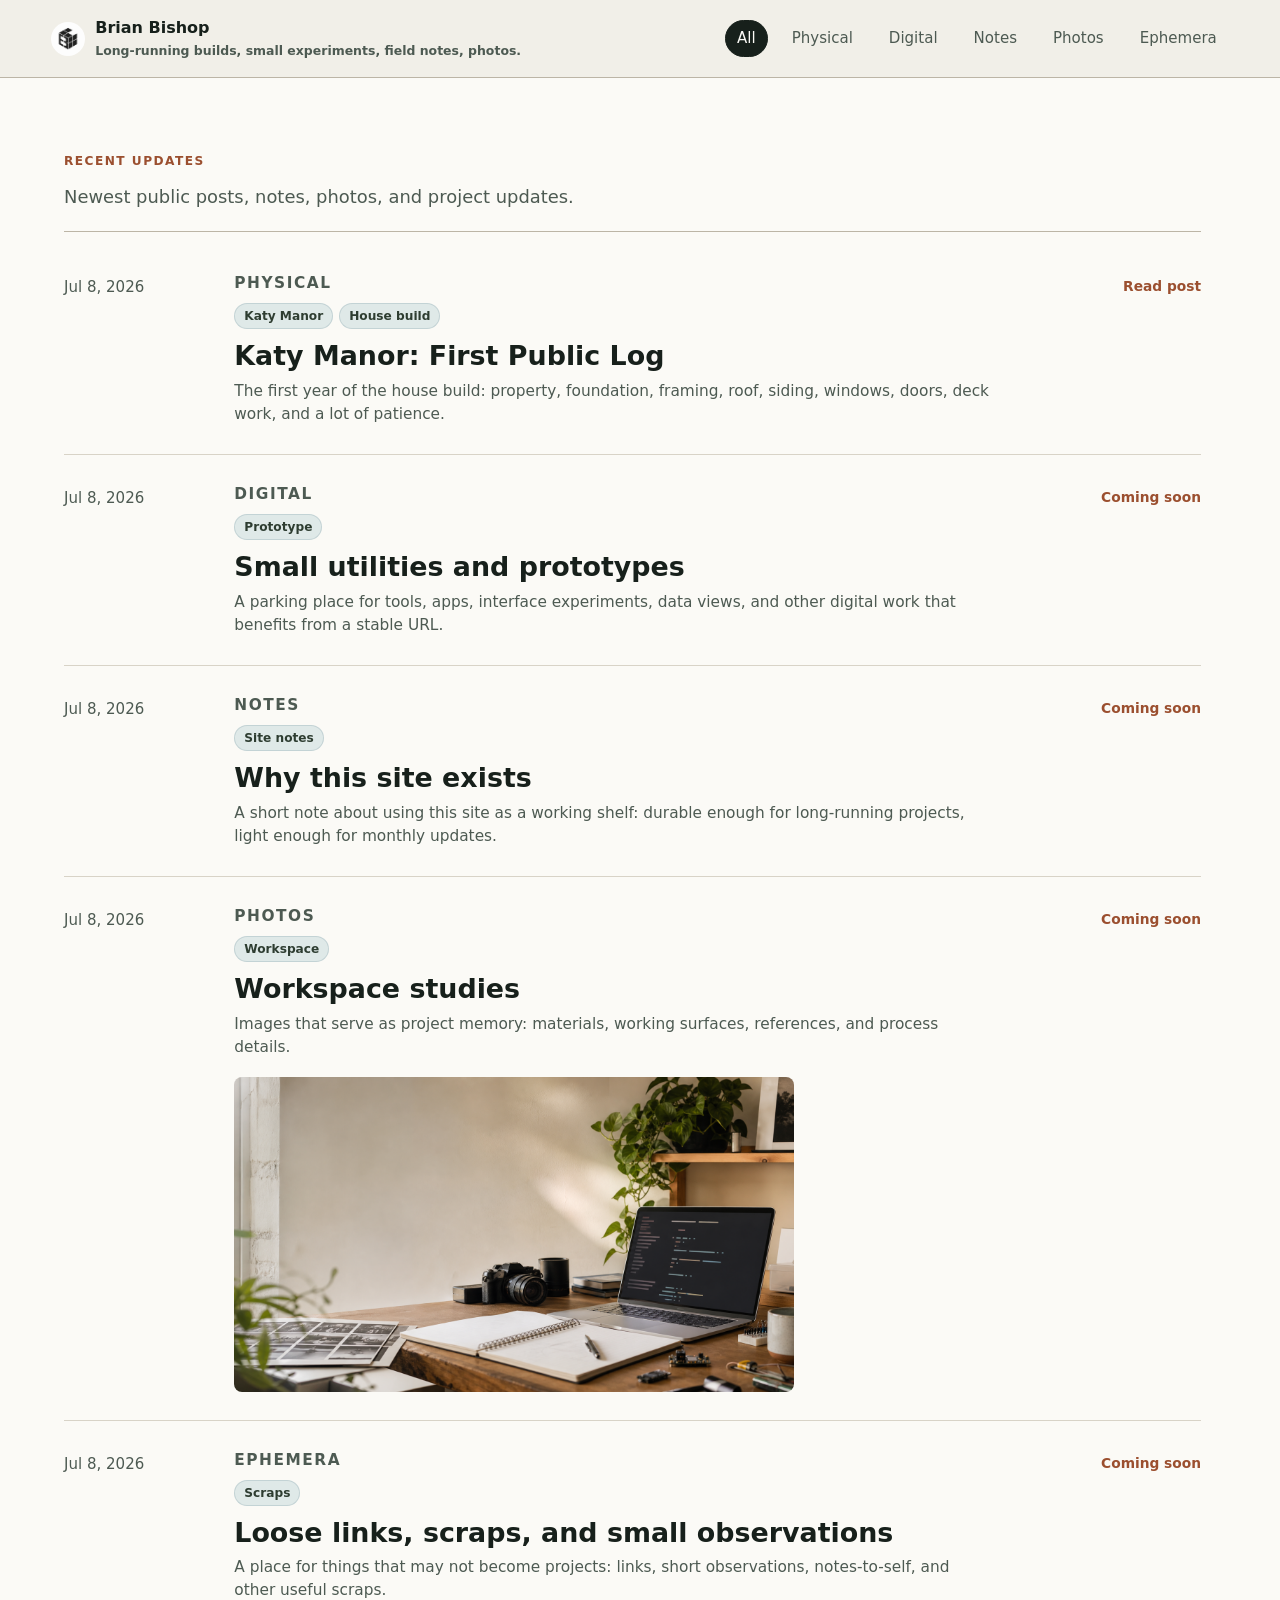
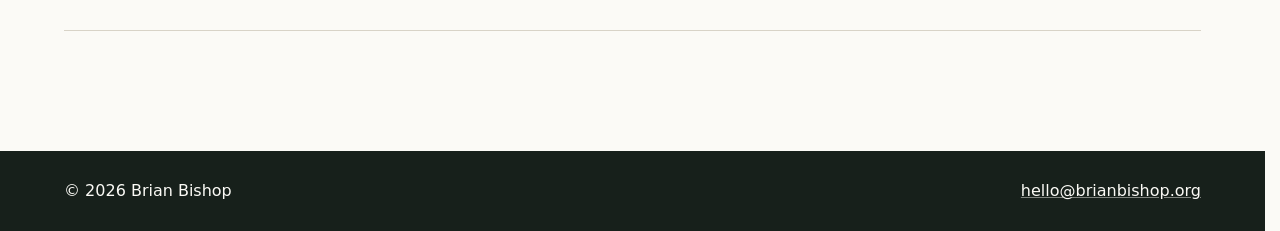
==== index.html @ 44f303e0 "Publish first Katy Manor post" ====
<!doctype html>
<html lang="en">
  <head>
    <meta charset="utf-8">
    <meta name="viewport" content="width=device-width, initial-scale=1">
    <title>Brian Bishop</title>
    <meta
      name="description"
      content="Brian Bishop's project lab and portfolio for long-running builds, experiments, notes, photos, and public work."
    >
    <meta property="og:title" content="Brian Bishop">
    <meta
      property="og:description"
      content="A project lab and portfolio for long-running builds, experiments, notes, photos, and public work."
    >
    <meta property="og:type" content="website">
    <meta property="og:image" content="assets/home-hero.png">
    <link rel="icon" href="assets/favicon.svg" type="image/svg+xml">
    <link rel="stylesheet" href="styles.css">
  </head>
  <body>
    <header class="site-header" data-site-header>
      <a class="brand" href="#top" aria-label="Brian Bishop home">
        <img class="brand-mark" src="assets/website_logo_placeholder.png" alt="" aria-hidden="true">
        <span class="brand-text">
          <span>Brian Bishop</span>
          <span class="brand-subtitle">Long-running builds, small experiments, field notes, photos.</span>
        </span>
      </a>
      <nav class="nav" aria-label="Post filters">
        <button class="nav-filter active" type="button" data-filter="all">All</button>
        <button class="nav-filter" type="button" data-filter="physical">Physical</button>
        <button class="nav-filter" type="button" data-filter="digital">Digital</button>
        <button class="nav-filter" type="button" data-filter="note">Notes</button>
        <button class="nav-filter" type="button" data-filter="photo">Photos</button>
        <button class="nav-filter" type="button" data-filter="ephemera">Ephemera</button>
      </nav>
    </header>

    <main id="top">
      <section class="index-section" aria-labelledby="index-title">
        <div class="index-inner">
          <div class="index-heading">
            <div>
              <p class="eyebrow">Recent updates</p>
              <p class="index-note" id="index-title">Newest public posts, notes, photos, and project updates.</p>
            </div>
          </div>

          <div class="post-list" data-post-list>
            <article class="post-row" data-category="physical" id="physical">
              <div class="post-date">
                <time datetime="2026-07-08">Jul 8, 2026</time>
              </div>
              <div class="post-main">
                <p class="post-type">Physical</p>
                <div class="post-tags" aria-label="Labels">
                  <span>Katy Manor</span>
                  <span>House build</span>
                </div>
                <h2>Katy Manor: First Public Log</h2>
                <p>
                  The first year of the house build: property, foundation, framing, roof, siding,
                  windows, doors, deck work, and a lot of patience.
                </p>
              </div>
              <a class="post-link" href="posts/2026-07-09-katy-manor-first-public-log/" aria-label="Open Katy Manor: First Public Log">Read post</a>
            </article>

            <article class="post-row" data-category="digital" id="digital">
              <div class="post-date">
                <time datetime="2026-07-08">Jul 8, 2026</time>
              </div>
              <div class="post-main">
                <p class="post-type">Digital</p>
                <div class="post-tags" aria-label="Labels">
                  <span>Prototype</span>
                </div>
                <h2>Small utilities and prototypes</h2>
                <p>
                  A parking place for tools, apps, interface experiments, data views, and other
                  digital work that benefits from a stable URL.
                </p>
              </div>
              <a class="post-link" href="#" aria-label="Open Small utilities and prototypes">Coming soon</a>
            </article>

            <article class="post-row" data-category="note" id="notes">
              <div class="post-date">
                <time datetime="2026-07-08">Jul 8, 2026</time>
              </div>
              <div class="post-main">
                <p class="post-type">Notes</p>
                <div class="post-tags" aria-label="Labels">
                  <span>Site notes</span>
                </div>
                <h2>Why this site exists</h2>
                <p>
                  A short note about using this site as a working shelf: durable enough for
                  long-running projects, light enough for monthly updates.
                </p>
              </div>
              <a class="post-link" href="#" aria-label="Open Why this site exists">Coming soon</a>
            </article>

            <article class="post-row photo-row" data-category="photo" id="photos">
              <div class="post-date">
                <time datetime="2026-07-08">Jul 8, 2026</time>
              </div>
              <div class="post-main">
                <p class="post-type">Photos</p>
                <div class="post-tags" aria-label="Labels">
                  <span>Workspace</span>
                </div>
                <h2>Workspace studies</h2>
                <p>
                  Images that serve as project memory: materials, working surfaces, references,
                  and process details.
                </p>
                <img
                  class="post-image"
                  src="assets/home-hero.png"
                  alt="A desk with a laptop, notebook, camera, printed photos, and electronics parts."
                >
              </div>
              <a class="post-link" href="#" aria-label="Open Workspace studies">Coming soon</a>
            </article>

            <article class="post-row" data-category="ephemera" id="ephemera">
              <div class="post-date">
                <time datetime="2026-07-08">Jul 8, 2026</time>
              </div>
              <div class="post-main">
                <p class="post-type">Ephemera</p>
                <div class="post-tags" aria-label="Labels">
                  <span>Scraps</span>
                </div>
                <h2>Loose links, scraps, and small observations</h2>
                <p>
                  A place for things that may not become projects: links, short observations,
                  notes-to-self, and other useful scraps.
                </p>
              </div>
              <a class="post-link" href="#" aria-label="Open Loose links, scraps, and small observations">Coming soon</a>
            </article>
          </div>
        </div>
      </section>
    </main>

    <footer class="site-footer">
      <p>© <span data-year></span> Brian Bishop</p>
      <a href="mailto:hello@brianbishop.org">hello@brianbishop.org</a>
    </footer>

    <script src="script.js"></script>
  </body>
</html>
---- styles.css ----
:root {
  color-scheme: light;
  --ink: #17201b;
  --ink-soft: #4d5a52;
  --paper: #fbfaf6;
  --paper-deep: #f0eee6;
  --line: #d8d3c7;
  --line-strong: #bcb5a6;
  --moss: #52664d;
  --moss-dark: #2e3d31;
  --rust: #9b4f2f;
  --gold: #c29a45;
  --blue: #336070;
  --blue-soft: #dfe9e8;
  --white: #ffffff;
  --shadow: 0 24px 70px rgba(30, 37, 31, 0.18);
  font-family:
    Inter, ui-sans-serif, system-ui, -apple-system, BlinkMacSystemFont, "Segoe UI", sans-serif;
}

* {
  box-sizing: border-box;
}

html {
  overflow-y: scroll;
  scrollbar-gutter: stable;
  scroll-behavior: smooth;
}

body {
  margin: 0;
  background: var(--paper);
  color: var(--ink);
  line-height: 1.5;
}

img {
  display: block;
  max-width: 100%;
}

a {
  color: inherit;
}

.site-header {
  align-items: center;
  backdrop-filter: blur(18px);
  background: rgba(240, 238, 230, 0.92);
  border-bottom: 1px solid var(--line-strong);
  display: flex;
  gap: 24px;
  justify-content: space-between;
  left: 0;
  min-height: 78px;
  padding: 14px clamp(18px, 4vw, 56px);
  position: fixed;
  right: 0;
  top: 0;
  transition:
    min-height 180ms ease,
    box-shadow 180ms ease;
  z-index: 20;
}

.site-header.scrolled {
  box-shadow: 0 8px 30px rgba(30, 37, 31, 0.1);
  min-height: 60px;
}

.brand {
  align-items: center;
  display: inline-flex;
  font-weight: 750;
  gap: 10px;
  letter-spacing: 0;
  text-decoration: none;
}

.brand-text {
  display: grid;
  gap: 2px;
}

.brand-subtitle {
  color: var(--ink-soft);
  font-size: 0.78rem;
  font-weight: 600;
  max-width: 440px;
}

.brand-mark {
  border-radius: 50%;
  height: 34px;
  object-fit: cover;
  width: 34px;
}

.nav {
  align-items: center;
  display: flex;
  flex-wrap: wrap;
  gap: clamp(6px, 1.4vw, 12px);
  font-size: 0.94rem;
}

.nav a,
.nav-filter {
  background: transparent;
  border: 1px solid transparent;
  border-radius: 999px;
  color: var(--ink-soft);
  cursor: pointer;
  font: inherit;
  min-height: 34px;
  padding: 6px 11px;
  text-decoration: none;
}

.nav a:hover,
.nav-filter:hover,
.nav-filter.active {
  background: var(--ink);
  border-color: var(--ink);
  color: var(--paper);
}

.nav-filter:hover:not(.active) {
  background: rgba(23, 32, 27, 0.06);
  color: var(--ink);
}

.hero {
  min-height: 92svh;
  overflow: hidden;
  padding: 120px clamp(20px, 6vw, 84px) 72px;
  position: relative;
}

.index-section {
  padding: clamp(118px, 13vw, 152px) clamp(20px, 5vw, 64px) clamp(64px, 10vw, 120px);
}

.index-inner {
  margin: 0 auto;
  max-width: 1160px;
}

.index-heading {
  border-bottom: 1px solid var(--line-strong);
  margin-bottom: 12px;
  padding-bottom: 20px;
}

.index-note {
  color: var(--ink-soft);
  font-size: clamp(0.98rem, 1.55vw, 1.12rem);
  margin: 0;
  max-width: 680px;
}

.hero-image,
.hero-scrim {
  inset: 0;
  position: absolute;
}

.hero-image {
  height: 100%;
  object-fit: cover;
  object-position: center;
  width: 100%;
  z-index: 0;
}

.hero-scrim {
  background:
    linear-gradient(90deg, rgba(251, 250, 246, 0.95) 0%, rgba(251, 250, 246, 0.75) 38%, rgba(251, 250, 246, 0.18) 72%),
    linear-gradient(0deg, rgba(251, 250, 246, 0.92) 0%, rgba(251, 250, 246, 0) 30%);
  z-index: 1;
}

.hero-content {
  display: flex;
  flex-direction: column;
  justify-content: center;
  max-width: 720px;
  min-height: calc(92svh - 192px);
  position: relative;
  z-index: 2;
}

.eyebrow {
  color: var(--rust);
  font-size: 0.76rem;
  font-weight: 800;
  letter-spacing: 0.12em;
  margin: 0 0 14px;
  text-transform: uppercase;
}

h1,
h2,
h3,
p {
  margin-top: 0;
}

h1 {
  font-size: clamp(4.3rem, 15vw, 9.5rem);
  letter-spacing: 0;
  line-height: 0.88;
  margin-bottom: 28px;
  max-width: 7ch;
}

h2 {
  font-size: clamp(2rem, 5vw, 4.2rem);
  letter-spacing: 0;
  line-height: 1;
  margin-bottom: 18px;
}

h3 {
  font-size: 1.34rem;
  line-height: 1.15;
  margin-bottom: 12px;
}

.hero-copy {
  color: var(--moss-dark);
  font-size: clamp(1.15rem, 2.2vw, 1.55rem);
  max-width: 580px;
}

.hero-actions {
  display: flex;
  flex-wrap: wrap;
  gap: 12px;
  margin-top: 16px;
}

.button {
  align-items: center;
  border: 1px solid var(--ink);
  border-radius: 999px;
  display: inline-flex;
  font-weight: 750;
  min-height: 48px;
  padding: 12px 20px;
  text-decoration: none;
}

.button.primary {
  background: var(--ink);
  color: var(--paper);
}

.button.secondary {
  background: rgba(251, 250, 246, 0.66);
  color: var(--ink);
}

.section,
.section-band {
  padding: clamp(64px, 10vw, 128px) clamp(20px, 5vw, 64px);
}

.section-inner {
  margin: 0 auto;
  max-width: 1160px;
}

.section-band {
  background: var(--ink);
  color: var(--paper);
}

.section-band .eyebrow {
  color: var(--gold);
}

.intro-grid,
.now-grid,
.writing-layout {
  display: grid;
  gap: clamp(28px, 6vw, 72px);
  grid-template-columns: minmax(0, 0.9fr) minmax(0, 1.1fr);
}

.intro p,
.now-list,
.section-heading p {
  color: var(--ink-soft);
  font-size: 1.08rem;
}

.section-band .intro-grid > p {
  color: rgba(251, 250, 246, 0.78);
  font-size: clamp(1.12rem, 2vw, 1.42rem);
}

.section-heading {
  align-items: end;
  display: flex;
  gap: 24px;
  justify-content: space-between;
  margin-bottom: clamp(28px, 5vw, 54px);
}

.section-heading.stacked {
  align-items: start;
  display: block;
  margin-bottom: 0;
}

.section-heading.stacked p:last-child {
  max-width: 440px;
}

.filters,
.photo-controls {
  display: flex;
  gap: 8px;
}

.filter-button,
.icon-button {
  background: var(--white);
  border: 1px solid var(--line);
  color: var(--ink-soft);
  cursor: pointer;
  font: inherit;
}

.filter-button {
  border-radius: 999px;
  font-size: 0.9rem;
  font-weight: 700;
  min-height: 38px;
  padding: 8px 14px;
}

.filter-button.active,
.filter-button:hover {
  background: var(--moss-dark);
  border-color: var(--moss-dark);
  color: var(--paper);
}

.icon-button {
  align-items: center;
  border-radius: 50%;
  display: inline-flex;
  font-size: 1.5rem;
  height: 42px;
  justify-content: center;
  line-height: 1;
  width: 42px;
}

.icon-button:hover {
  background: var(--ink);
  border-color: var(--ink);
  color: var(--paper);
}

.project-grid {
  display: grid;
  gap: 16px;
  grid-template-columns: 1.2fr repeat(2, minmax(0, 0.9fr));
}

.post-list {
  display: grid;
}

.post-row {
  align-items: start;
  border-bottom: 1px solid var(--line);
  display: grid;
  gap: 24px;
  grid-template-columns: minmax(110px, 0.18fr) minmax(0, 1fr) minmax(120px, 0.16fr);
  padding: 28px 0;
}

.post-row.is-hidden {
  display: none;
}

.post-date {
  color: var(--ink-soft);
  font-size: 0.94rem;
  padding-top: 4px;
}

.post-main {
  max-width: 760px;
}

.post-type {
  color: var(--blue);
  font-size: 0.78rem;
  font-weight: 800;
  letter-spacing: 0.1em;
  margin-bottom: 8px;
  text-transform: uppercase;
}

.post-tags {
  display: flex;
  flex-wrap: wrap;
  gap: 6px;
  margin-bottom: 12px;
}

.post-tags span {
  background: var(--blue-soft);
  border: 1px solid rgba(51, 96, 112, 0.16);
  border-radius: 999px;
  color: var(--moss-dark);
  font-size: 0.76rem;
  font-weight: 750;
  line-height: 1;
  padding: 6px 9px;
}

.post-main h2 {
  font-size: clamp(1.2rem, 2.1vw, 1.7rem);
  line-height: 1.14;
  margin-bottom: 8px;
}

.post-main p:last-child {
  margin-bottom: 0;
}

.post-main p {
  color: var(--ink-soft);
  font-size: 0.96rem;
}

.post-link {
  color: var(--rust);
  font-size: 0.86rem;
  font-weight: 800;
  justify-self: end;
  padding-top: 4px;
  text-decoration: none;
  white-space: nowrap;
}

.post-link:hover {
  color: var(--ink);
}

.post-image {
  aspect-ratio: 16 / 9;
  border-radius: 8px;
  margin-top: 18px;
  object-fit: cover;
  width: min(100%, 560px);
}

.entry {
  margin: 0 auto;
  max-width: 980px;
  padding: clamp(118px, 13vw, 152px) clamp(20px, 5vw, 64px) clamp(64px, 10vw, 120px);
}

.entry-header {
  border-bottom: 1px solid var(--line-strong);
  padding-bottom: 28px;
}

.back-link {
  color: var(--rust);
  display: inline-flex;
  font-size: 0.88rem;
  font-weight: 800;
  margin-bottom: 28px;
  text-decoration: none;
}

.back-link:hover {
  color: var(--ink);
}

.entry-header h1 {
  font-size: clamp(2.2rem, 6vw, 4.8rem);
  line-height: 0.98;
  margin-bottom: 18px;
  max-width: 11ch;
}

.entry-summary {
  color: var(--ink-soft);
  font-size: clamp(1.04rem, 2vw, 1.28rem);
  margin-bottom: 18px;
  max-width: 760px;
}

.entry-meta {
  color: var(--ink-soft);
  display: flex;
  flex-wrap: wrap;
  font-size: 0.92rem;
  gap: 8px 16px;
  margin: 0;
}

.entry-hero {
  margin: 34px 0 40px;
}

.entry-hero img,
.entry-gallery img {
  border-radius: 8px;
  width: 100%;
}

.entry-hero figcaption,
.entry-gallery figcaption {
  color: var(--ink-soft);
  font-size: 0.9rem;
  margin-top: 10px;
}

.entry-body {
  border-bottom: 1px solid var(--line);
  margin-bottom: 42px;
  padding-bottom: 24px;
}

.entry-body p {
  color: var(--ink);
  font-size: 1.02rem;
  margin-bottom: 20px;
  max-width: 760px;
}

.entry-gallery {
  display: grid;
  gap: 24px;
  grid-template-columns: repeat(2, minmax(0, 1fr));
}

.entry-gallery h2 {
  font-size: clamp(1.35rem, 3vw, 2rem);
  grid-column: 1 / -1;
  margin-bottom: 0;
}

.entry-gallery figure {
  margin: 0;
}

.entry-gallery img {
  aspect-ratio: 4 / 3;
  object-fit: cover;
}

.entry-gallery figure:nth-of-type(10) img {
  aspect-ratio: 3 / 4;
}

.project-card {
  background: var(--white);
  border: 1px solid var(--line);
  border-radius: 8px;
  box-shadow: 0 1px 0 rgba(30, 37, 31, 0.04);
  display: flex;
  flex-direction: column;
  min-height: 290px;
  padding: 26px;
  transition:
    opacity 160ms ease,
    transform 160ms ease,
    box-shadow 160ms ease;
}

.project-card.featured-project {
  background:
    linear-gradient(135deg, rgba(223, 233, 232, 0.9), rgba(255, 255, 255, 0.92)),
    var(--white);
  border-color: rgba(51, 96, 112, 0.28);
}

.project-card:hover {
  box-shadow: var(--shadow);
  transform: translateY(-3px);
}

.project-card.is-hidden {
  display: none;
}

.project-kicker {
  color: var(--blue);
  font-size: 0.78rem;
  font-weight: 800;
  letter-spacing: 0.1em;
  margin-bottom: 38px;
  text-transform: uppercase;
}

.featured-project .project-kicker {
  color: var(--rust);
}

.project-card p:not(.project-kicker) {
  color: var(--ink-soft);
}

.project-card a {
  color: var(--rust);
  font-weight: 800;
  margin-top: auto;
  text-decoration: none;
}

.muted {
  background: var(--paper-deep);
}

.essay-list {
  background: var(--white);
  border: 1px solid var(--line);
  border-radius: 8px;
}

.essay-row {
  align-items: center;
  display: flex;
  gap: 18px;
  justify-content: space-between;
  min-height: 78px;
  padding: 20px 24px;
  text-decoration: none;
}

.essay-row + .essay-row {
  border-top: 1px solid var(--line);
}

.essay-row span {
  font-size: 1.08rem;
  font-weight: 750;
}

.essay-row time {
  color: var(--ink-soft);
  flex: 0 0 auto;
  font-size: 0.92rem;
}

.essay-row:hover span {
  color: var(--rust);
}

.photo-strip {
  display: grid;
  gap: 16px;
  grid-auto-columns: minmax(260px, 36%);
  grid-auto-flow: column;
  overflow-x: auto;
  padding-bottom: 14px;
  scroll-snap-type: x mandatory;
  scrollbar-color: var(--moss) transparent;
}

.photo-strip figure {
  margin: 0;
  scroll-snap-align: start;
}

.photo-strip img {
  aspect-ratio: 4 / 3;
  border-radius: 8px;
  height: auto;
  object-fit: cover;
  width: 100%;
}

.photo-strip figcaption {
  color: var(--ink-soft);
  font-size: 0.94rem;
  margin-top: 10px;
}

.now-list {
  list-style: none;
  margin: 0;
  padding: 0;
}

.now-list li {
  border-top: 1px solid var(--line);
  padding: 20px 0;
}

.now-list li:last-child {
  border-bottom: 1px solid var(--line);
}

.site-footer {
  align-items: center;
  background: var(--ink);
  color: var(--paper);
  display: flex;
  justify-content: space-between;
  padding: 28px clamp(20px, 5vw, 64px);
}

.site-footer p {
  margin: 0;
}

.site-footer a {
  color: var(--paper);
  text-decoration-color: rgba(251, 250, 246, 0.45);
}

@media (max-width: 860px) {
  .site-header {
    align-items: flex-start;
    flex-direction: column;
    gap: 12px;
    min-height: 92px;
  }

  .brand-subtitle {
    max-width: 300px;
  }

  .hero {
    min-height: 88svh;
    padding-top: 144px;
  }

  .hero-content {
    min-height: calc(88svh - 216px);
  }

  .hero-scrim {
    background:
      linear-gradient(90deg, rgba(251, 250, 246, 0.96) 0%, rgba(251, 250, 246, 0.7) 58%, rgba(251, 250, 246, 0.28) 100%),
      linear-gradient(0deg, rgba(251, 250, 246, 0.94) 0%, rgba(251, 250, 246, 0) 36%);
  }

  .intro-grid,
  .now-grid,
  .writing-layout,
  .project-grid {
    grid-template-columns: 1fr;
  }

  .section-heading {
    align-items: start;
    flex-direction: column;
  }

  .index-heading {
    padding-bottom: 18px;
  }

  .post-row {
    grid-template-columns: minmax(84px, 0.28fr) minmax(0, 1fr);
  }

  .entry-gallery {
    grid-template-columns: 1fr;
  }

  .post-link {
    grid-column: 2;
    justify-self: start;
    padding-top: 0;
  }

  .filters {
    flex-wrap: wrap;
  }

  .project-card {
    min-height: 230px;
  }

  .photo-strip {
    grid-auto-columns: minmax(240px, 82%);
  }
}

@media (max-width: 560px) {
  .nav {
    font-size: 0.86rem;
    flex-wrap: nowrap;
    overflow-x: auto;
    padding-bottom: 2px;
    scrollbar-width: none;
    width: 100%;
  }

  .nav::-webkit-scrollbar {
    display: none;
  }

  .nav-filter {
    flex: 0 0 auto;
  }

  .brand-subtitle {
    font-size: 0.74rem;
    max-width: none;
  }

  .index-section {
    padding-top: 142px;
  }

  .entry {
    padding-top: 142px;
  }

  h1 {
    font-size: clamp(3.7rem, 22vw, 5.6rem);
  }

  .entry-header h1 {
    font-size: clamp(2.1rem, 12vw, 3.5rem);
  }

  .button {
    justify-content: center;
    width: 100%;
  }

  .essay-row,
  .site-footer {
    align-items: flex-start;
    flex-direction: column;
  }

  .post-row {
    gap: 8px;
    grid-template-columns: 1fr;
    padding: 24px 0;
  }

  .post-link {
    grid-column: auto;
  }
}
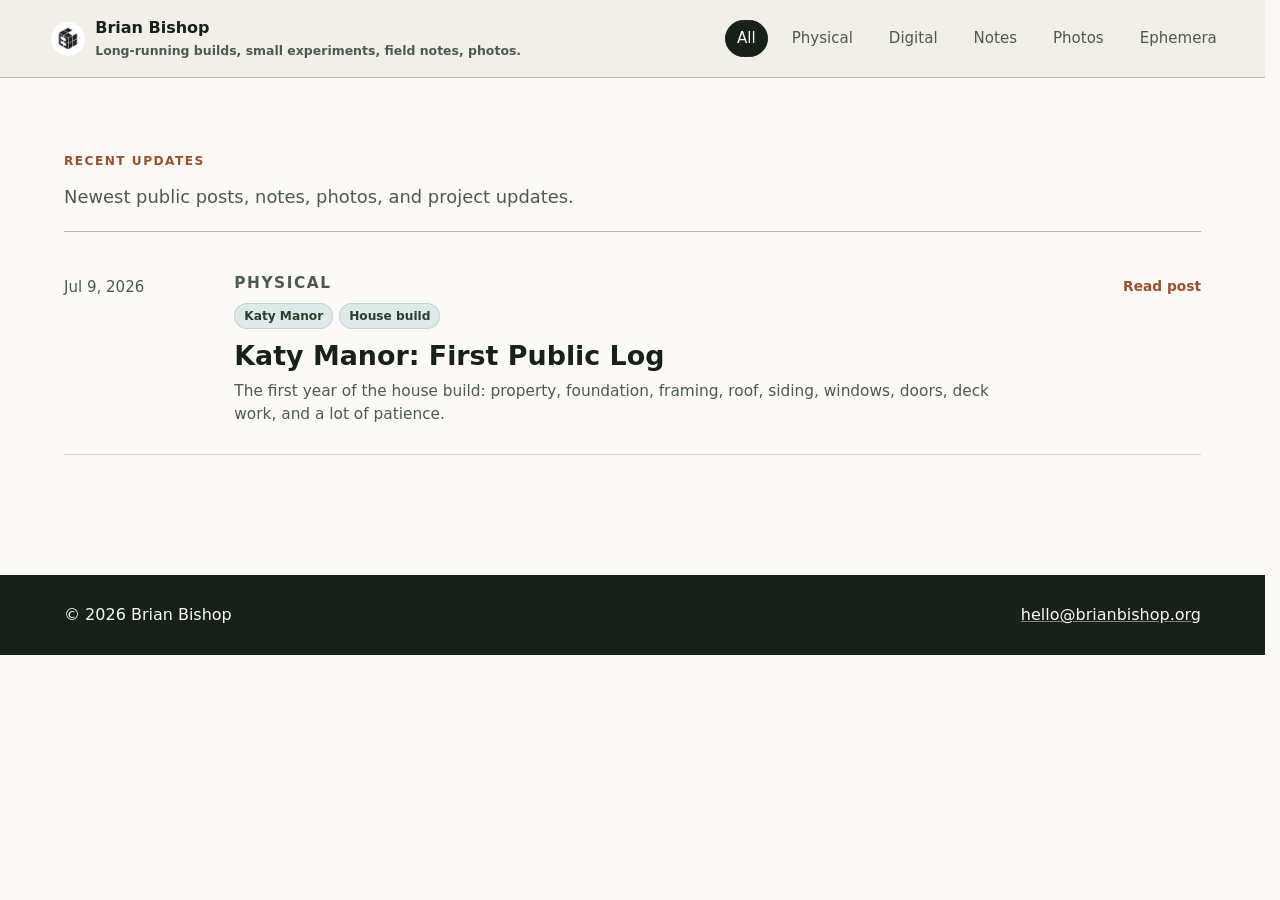
==== commit 988e8628: "Remove placeholder homepage posts" ====
--- a/index.html
+++ b/index.html
@@ -50,7 +50,7 @@
           <div class="post-list" data-post-list>
             <article class="post-row" data-category="physical" id="physical">
               <div class="post-date">
-                <time datetime="2026-07-08">Jul 8, 2026</time>
+                <time datetime="2026-07-09">Jul 9, 2026</time>
               </div>
               <div class="post-main">
                 <p class="post-type">Physical</p>
@@ -66,83 +66,6 @@
               </div>
               <a class="post-link" href="posts/2026-07-09-katy-manor-first-public-log/" aria-label="Open Katy Manor: First Public Log">Read post</a>
             </article>
-
-            <article class="post-row" data-category="digital" id="digital">
-              <div class="post-date">
-                <time datetime="2026-07-08">Jul 8, 2026</time>
-              </div>
-              <div class="post-main">
-                <p class="post-type">Digital</p>
-                <div class="post-tags" aria-label="Labels">
-                  <span>Prototype</span>
-                </div>
-                <h2>Small utilities and prototypes</h2>
-                <p>
-                  A parking place for tools, apps, interface experiments, data views, and other
-                  digital work that benefits from a stable URL.
-                </p>
-              </div>
-              <a class="post-link" href="#" aria-label="Open Small utilities and prototypes">Coming soon</a>
-            </article>
-
-            <article class="post-row" data-category="note" id="notes">
-              <div class="post-date">
-                <time datetime="2026-07-08">Jul 8, 2026</time>
-              </div>
-              <div class="post-main">
-                <p class="post-type">Notes</p>
-                <div class="post-tags" aria-label="Labels">
-                  <span>Site notes</span>
-                </div>
-                <h2>Why this site exists</h2>
-                <p>
-                  A short note about using this site as a working shelf: durable enough for
-                  long-running projects, light enough for monthly updates.
-                </p>
-              </div>
-              <a class="post-link" href="#" aria-label="Open Why this site exists">Coming soon</a>
-            </article>
-
-            <article class="post-row photo-row" data-category="photo" id="photos">
-              <div class="post-date">
-                <time datetime="2026-07-08">Jul 8, 2026</time>
-              </div>
-              <div class="post-main">
-                <p class="post-type">Photos</p>
-                <div class="post-tags" aria-label="Labels">
-                  <span>Workspace</span>
-                </div>
-                <h2>Workspace studies</h2>
-                <p>
-                  Images that serve as project memory: materials, working surfaces, references,
-                  and process details.
-                </p>
-                <img
-                  class="post-image"
-                  src="assets/home-hero.png"
-                  alt="A desk with a laptop, notebook, camera, printed photos, and electronics parts."
-                >
-              </div>
-              <a class="post-link" href="#" aria-label="Open Workspace studies">Coming soon</a>
-            </article>
-
-            <article class="post-row" data-category="ephemera" id="ephemera">
-              <div class="post-date">
-                <time datetime="2026-07-08">Jul 8, 2026</time>
-              </div>
-              <div class="post-main">
-                <p class="post-type">Ephemera</p>
-                <div class="post-tags" aria-label="Labels">
-                  <span>Scraps</span>
-                </div>
-                <h2>Loose links, scraps, and small observations</h2>
-                <p>
-                  A place for things that may not become projects: links, short observations,
-                  notes-to-self, and other useful scraps.
-                </p>
-              </div>
-              <a class="post-link" href="#" aria-label="Open Loose links, scraps, and small observations">Coming soon</a>
-            </article>
           </div>
         </div>
       </section>
--- a/styles.css
+++ b/styles.css
@@ -463,10 +463,14 @@
   width: min(100%, 560px);
 }
 
+.entry-shell {
+  padding-left: clamp(20px, 6vw, 92px);
+  padding-right: clamp(20px, 5vw, 64px);
+}
+
 .entry {
-  margin: 0 auto;
   max-width: 980px;
-  padding: clamp(118px, 13vw, 152px) clamp(20px, 5vw, 64px) clamp(64px, 10vw, 120px);
+  padding: clamp(118px, 13vw, 152px) 0 clamp(64px, 10vw, 120px);
 }
 
 .entry-header {
@@ -488,10 +492,10 @@
 }
 
 .entry-header h1 {
-  font-size: clamp(2.2rem, 6vw, 4.8rem);
-  line-height: 0.98;
-  margin-bottom: 18px;
-  max-width: 11ch;
+  font-size: clamp(1.75rem, 3.2vw, 2.45rem);
+  line-height: 1.04;
+  margin-bottom: 16px;
+  max-width: 760px;
 }
 
 .entry-summary {
@@ -542,8 +546,8 @@
 
 .entry-gallery {
   display: grid;
-  gap: 24px;
-  grid-template-columns: repeat(2, minmax(0, 1fr));
+  gap: 20px;
+  grid-template-columns: repeat(3, minmax(0, 1fr));
 }
 
 .entry-gallery h2 {
@@ -556,13 +560,77 @@
   margin: 0;
 }
 
-.entry-gallery img {
+.gallery-thumb {
+  background: transparent;
+  border: 0;
+  cursor: zoom-in;
+  display: block;
+  padding: 0;
+  text-align: left;
+  width: 100%;
+}
+
+.gallery-thumb:focus-visible {
+  outline: 3px solid var(--rust);
+  outline-offset: 3px;
+}
+
+.gallery-thumb img {
   aspect-ratio: 4 / 3;
   object-fit: cover;
-}
-
-.entry-gallery figure:nth-of-type(10) img {
-  aspect-ratio: 3 / 4;
+  transition:
+    filter 160ms ease,
+    transform 160ms ease;
+}
+
+.gallery-thumb:hover img {
+  filter: saturate(1.06) contrast(1.03);
+  transform: translateY(-1px);
+}
+
+.lightbox {
+  background: var(--paper);
+  border: 1px solid var(--line-strong);
+  border-radius: 8px;
+  box-shadow: var(--shadow);
+  color: var(--ink);
+  max-height: calc(100svh - 40px);
+  max-width: min(1040px, calc(100vw - 36px));
+  padding: 16px;
+  width: fit-content;
+}
+
+.lightbox::backdrop {
+  background: rgba(23, 32, 27, 0.72);
+}
+
+.lightbox img {
+  border-radius: 6px;
+  display: block;
+  max-height: calc(100svh - 150px);
+  max-width: min(960px, calc(100vw - 68px));
+  object-fit: contain;
+}
+
+.lightbox p {
+  color: var(--ink-soft);
+  font-size: 0.94rem;
+  margin: 12px 0 0;
+}
+
+.lightbox-close {
+  background: var(--ink);
+  border: 1px solid var(--ink);
+  border-radius: 999px;
+  color: var(--paper);
+  cursor: pointer;
+  float: right;
+  font: inherit;
+  font-size: 0.86rem;
+  font-weight: 800;
+  margin-bottom: 10px;
+  min-height: 34px;
+  padding: 6px 12px;
 }
 
 .project-card {
@@ -770,7 +838,7 @@
   }
 
   .entry-gallery {
-    grid-template-columns: 1fr;
+    grid-template-columns: repeat(2, minmax(0, 1fr));
   }
 
   .post-link {
@@ -828,7 +896,11 @@
   }
 
   .entry-header h1 {
-    font-size: clamp(2.1rem, 12vw, 3.5rem);
+    font-size: clamp(1.8rem, 9vw, 2.7rem);
+  }
+
+  .entry-gallery {
+    grid-template-columns: 1fr;
   }
 
   .button {
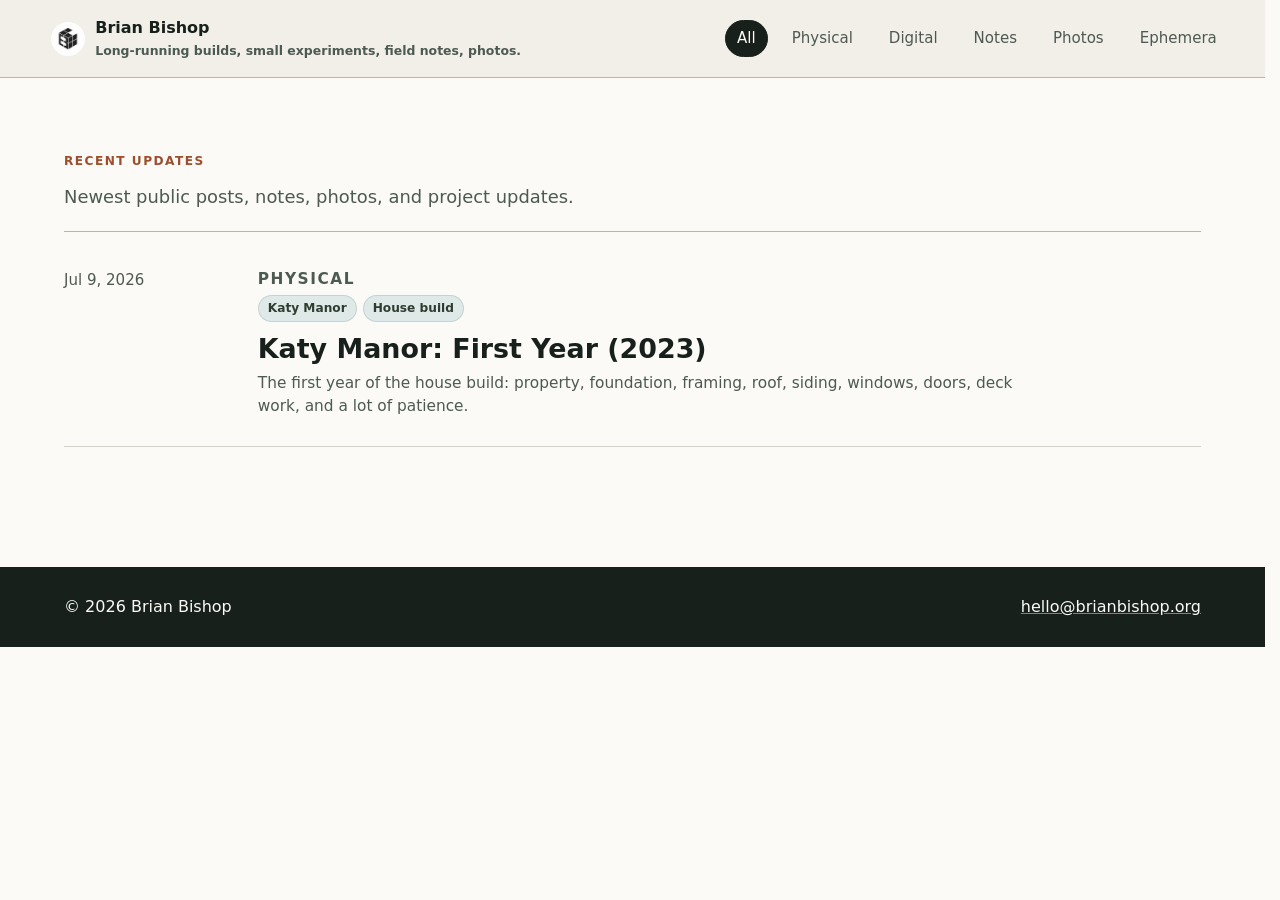
==== commit 6b5b895b: "Refine post index interactions" ====
--- a/index.html
+++ b/index.html
@@ -48,7 +48,7 @@
           </div>
 
           <div class="post-list" data-post-list>
-            <article class="post-row" data-category="physical" id="physical">
+            <a class="post-row" data-category="physical" id="physical" href="posts/2026-07-09-katy-manor-first-public-log/" aria-label="Open Katy Manor: First Year (2023)">
               <div class="post-date">
                 <time datetime="2026-07-09">Jul 9, 2026</time>
               </div>
@@ -58,14 +58,13 @@
                   <span>Katy Manor</span>
                   <span>House build</span>
                 </div>
-                <h2>Katy Manor: First Public Log</h2>
+                <h2>Katy Manor: First Year (2023)</h2>
                 <p>
                   The first year of the house build: property, foundation, framing, roof, siding,
                   windows, doors, deck work, and a lot of patience.
                 </p>
               </div>
-              <a class="post-link" href="posts/2026-07-09-katy-manor-first-public-log/" aria-label="Open Katy Manor: First Public Log">Read post</a>
-            </article>
+            </a>
           </div>
         </div>
       </section>
--- a/styles.css
+++ b/styles.css
@@ -379,10 +379,20 @@
 .post-row {
   align-items: start;
   border-bottom: 1px solid var(--line);
+  color: inherit;
   display: grid;
   gap: 24px;
-  grid-template-columns: minmax(110px, 0.18fr) minmax(0, 1fr) minmax(120px, 0.16fr);
+  grid-template-columns: minmax(110px, 0.18fr) minmax(0, 1fr);
   padding: 28px 0;
+  text-decoration: none;
+  transition:
+    background-color 160ms ease,
+    border-color 160ms ease;
+}
+
+.post-row:hover {
+  background: rgba(23, 32, 27, 0.035);
+  border-color: var(--line-strong);
 }
 
 .post-row.is-hidden {
@@ -392,7 +402,8 @@
 .post-date {
   color: var(--ink-soft);
   font-size: 0.94rem;
-  padding-top: 4px;
+  line-height: 1;
+  padding-top: 1px;
 }
 
 .post-main {
@@ -404,6 +415,7 @@
   font-size: 0.78rem;
   font-weight: 800;
   letter-spacing: 0.1em;
+  line-height: 1;
   margin-bottom: 8px;
   text-transform: uppercase;
 }
@@ -439,20 +451,6 @@
 .post-main p {
   color: var(--ink-soft);
   font-size: 0.96rem;
-}
-
-.post-link {
-  color: var(--rust);
-  font-size: 0.86rem;
-  font-weight: 800;
-  justify-self: end;
-  padding-top: 4px;
-  text-decoration: none;
-  white-space: nowrap;
-}
-
-.post-link:hover {
-  color: var(--ink);
 }
 
 .post-image {
@@ -841,12 +839,6 @@
     grid-template-columns: repeat(2, minmax(0, 1fr));
   }
 
-  .post-link {
-    grid-column: 2;
-    justify-self: start;
-    padding-top: 0;
-  }
-
   .filters {
     flex-wrap: wrap;
   }
@@ -920,7 +912,4 @@
     padding: 24px 0;
   }
 
-  .post-link {
-    grid-column: auto;
-  }
-}
+}
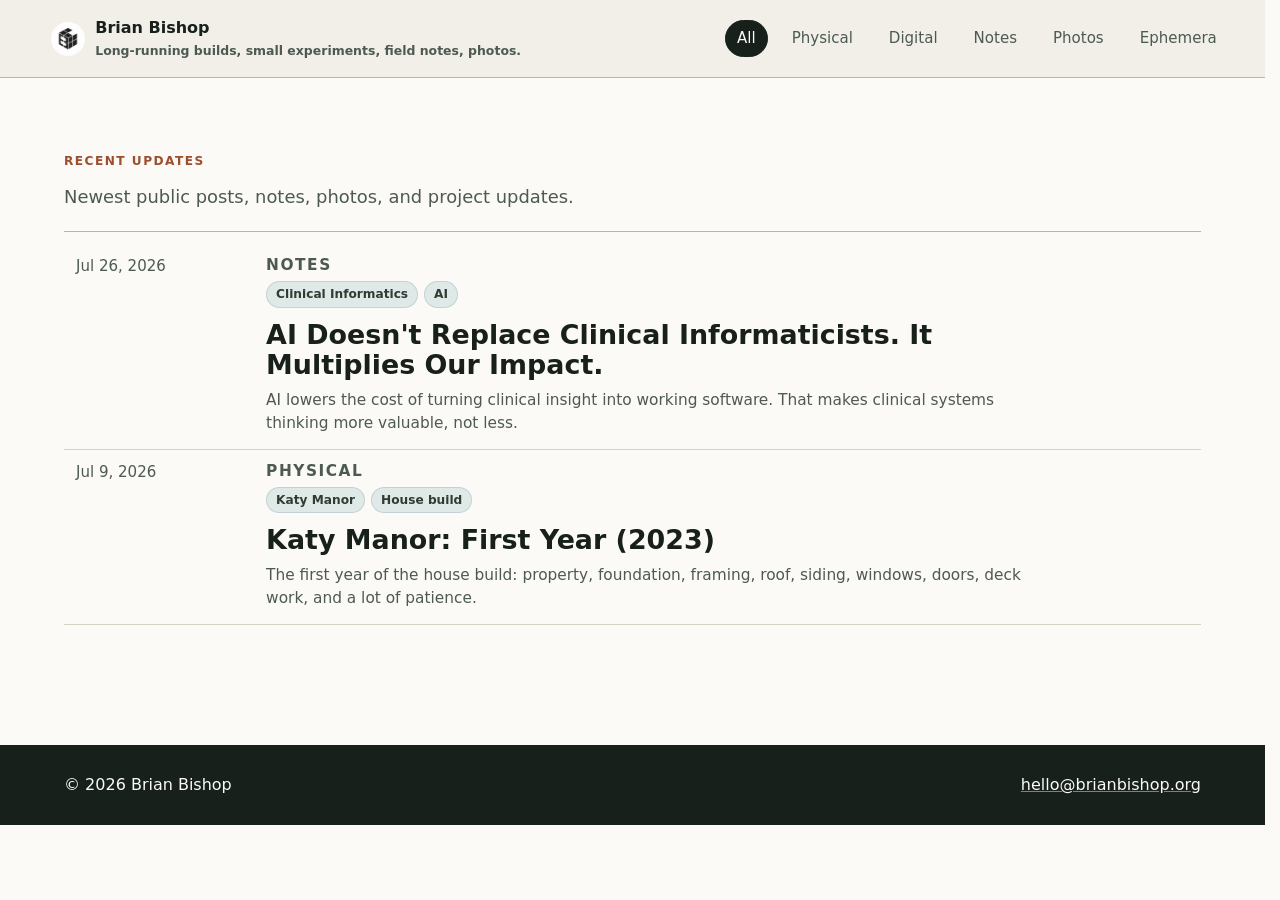
==== commit de61e004: "Publish clinical informatics AI essay" ====
--- a/index.html
+++ b/index.html
@@ -48,6 +48,24 @@
           </div>
 
           <div class="post-list" data-post-list>
+            <a class="post-row" data-category="note" id="notes" href="posts/2026-07-26-clinical-informatics-and-ai/" aria-label="Open AI Doesn't Replace Clinical Informaticists. It Multiplies Our Impact.">
+              <div class="post-date">
+                <time datetime="2026-07-26">Jul 26, 2026</time>
+              </div>
+              <div class="post-main">
+                <p class="post-type">Notes</p>
+                <div class="post-tags" aria-label="Labels">
+                  <span>Clinical Informatics</span>
+                  <span>AI</span>
+                </div>
+                <h2>AI Doesn't Replace Clinical Informaticists. It Multiplies Our Impact.</h2>
+                <p>
+                  AI lowers the cost of turning clinical insight into working software. That makes
+                  clinical systems thinking more valuable, not less.
+                </p>
+              </div>
+            </a>
+
             <a class="post-row" data-category="physical" id="physical" href="posts/2026-07-09-katy-manor-first-public-log/" aria-label="Open Katy Manor: First Year (2023)">
               <div class="post-date">
                 <time datetime="2026-07-09">Jul 9, 2026</time>
--- a/styles.css
+++ b/styles.css
@@ -383,7 +383,7 @@
   display: grid;
   gap: 24px;
   grid-template-columns: minmax(110px, 0.18fr) minmax(0, 1fr);
-  padding: 28px 0;
+  padding: 14px 12px;
   text-decoration: none;
   transition:
     background-color 160ms ease,
@@ -540,6 +540,20 @@
   font-size: 1.02rem;
   margin-bottom: 20px;
   max-width: 760px;
+}
+
+.entry-body blockquote {
+  border-left: 3px solid var(--rust);
+  color: var(--ink-soft);
+  margin: 4px 0 24px;
+  max-width: 720px;
+  padding-left: 18px;
+}
+
+.entry-body blockquote p {
+  color: inherit;
+  font-size: 0.98rem;
+  margin-bottom: 10px;
 }
 
 .entry-gallery {
@@ -909,7 +923,7 @@
   .post-row {
     gap: 8px;
     grid-template-columns: 1fr;
-    padding: 24px 0;
-  }
-
-}
+    padding: 14px 12px;
+  }
+
+}
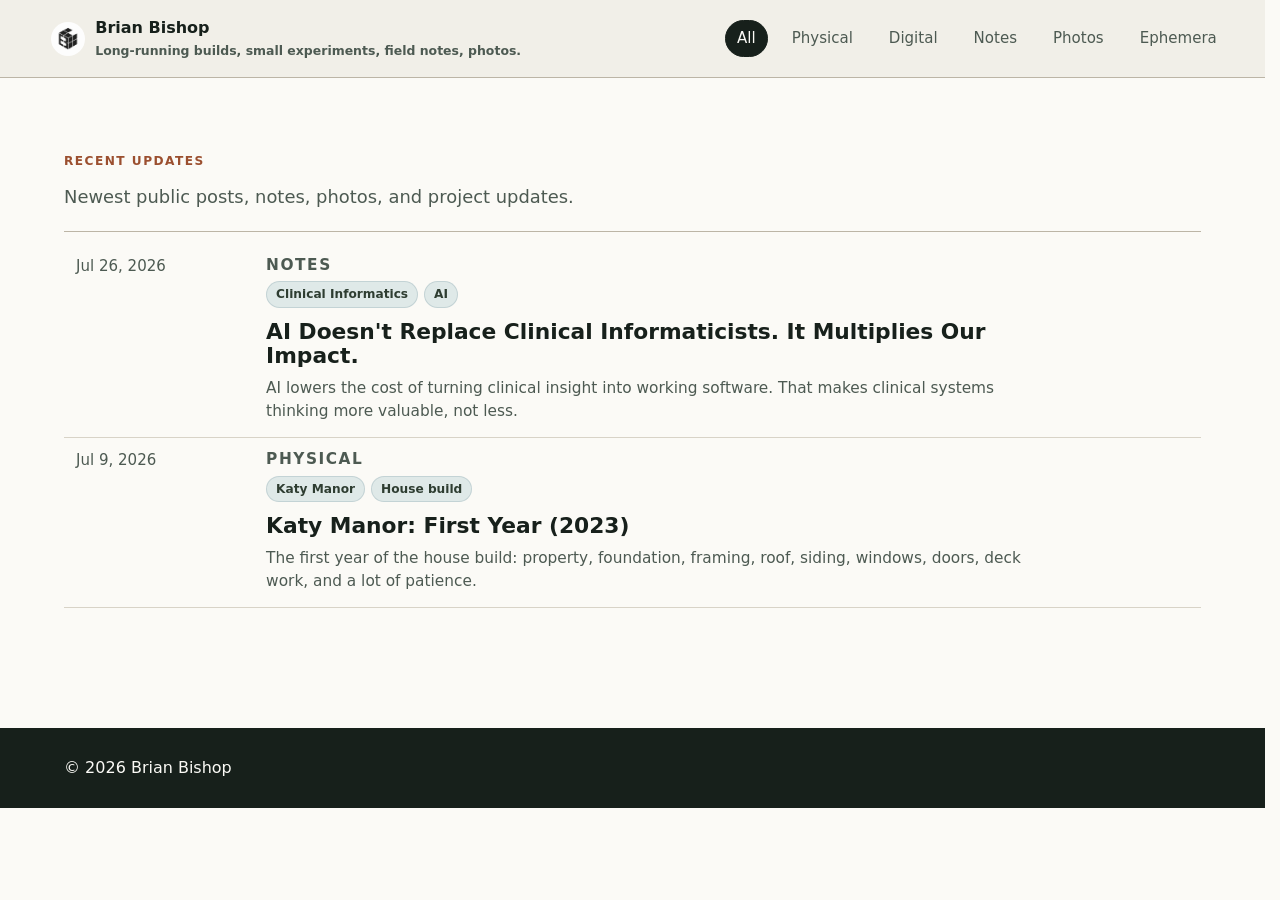
==== commit 6e713304: "Tighten index titles and remove footer email" ====
--- a/index.html
+++ b/index.html
@@ -90,7 +90,6 @@
 
     <footer class="site-footer">
       <p>© <span data-year></span> Brian Bishop</p>
-      <a href="mailto:hello@brianbishop.org">hello@brianbishop.org</a>
     </footer>
 
     <script src="script.js"></script>
--- a/styles.css
+++ b/styles.css
@@ -439,7 +439,7 @@
 }
 
 .post-main h2 {
-  font-size: clamp(1.2rem, 2.1vw, 1.7rem);
+  font-size: clamp(1.08rem, 1.7vw, 1.42rem);
   line-height: 1.14;
   margin-bottom: 8px;
 }
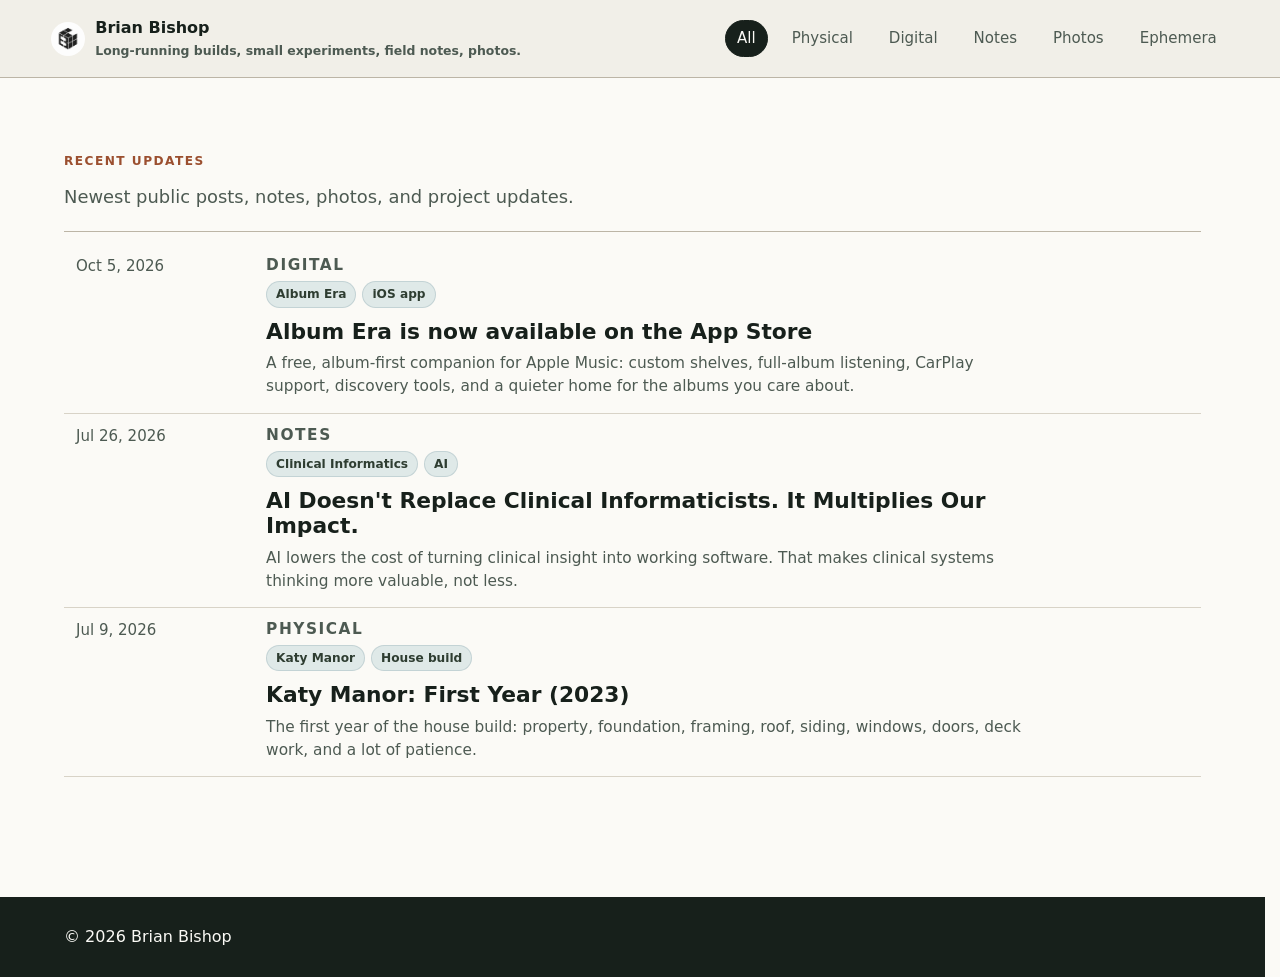
==== commit bec18a83: "Add Album Era home entry" ====
--- a/index.html
+++ b/index.html
@@ -48,6 +48,25 @@
           </div>
 
           <div class="post-list" data-post-list>
+            <a class="post-row" data-category="digital" id="digital" href="album-era/?from=index" aria-label="Open Album Era">
+              <div class="post-date">
+                <time datetime="2026-10-05">Oct 5, 2026</time>
+              </div>
+              <div class="post-main">
+                <p class="post-type">Digital</p>
+                <div class="post-tags" aria-label="Labels">
+                  <span>Album Era</span>
+                  <span>iOS app</span>
+                </div>
+                <h2>Album Era is now available on the App Store</h2>
+                <p>
+                  A free, album-first companion for Apple Music: custom shelves, full-album
+                  listening, CarPlay support, discovery tools, and a quieter home for the albums
+                  you care about.
+                </p>
+              </div>
+            </a>
+
             <a class="post-row" data-category="note" id="notes" href="posts/2026-07-26-clinical-informatics-and-ai/" aria-label="Open AI Doesn't Replace Clinical Informaticists. It Multiplies Our Impact.">
               <div class="post-date">
                 <time datetime="2026-07-26">Jul 26, 2026</time>
--- a/styles.css
+++ b/styles.css
@@ -119,6 +119,7 @@
 }
 
 .nav a:hover,
+.nav a.active,
 .nav-filter:hover,
 .nav-filter.active {
   background: var(--ink);
@@ -129,6 +130,280 @@
 .nav-filter:hover:not(.active) {
   background: rgba(23, 32, 27, 0.06);
   color: var(--ink);
+}
+
+.album-era-brand-mark { border-radius: 8px; }
+
+.home-context-active .site-header:not(.home-context-header) {
+  margin-top: var(--home-context-header-height, 78px);
+  position: static;
+}
+
+.home-context-active .album-era-shell {
+  padding-top: clamp(48px, 6vw, 72px);
+}
+
+.album-era-shell {
+  margin: 0 auto;
+  max-width: 1280px;
+  padding: clamp(116px, 13vw, 154px) clamp(20px, 5vw, 64px) clamp(64px, 9vw, 108px);
+}
+
+.album-era-hero {
+  align-items: center;
+  border-bottom: 1px solid var(--line-strong);
+  display: grid;
+  gap: clamp(36px, 7vw, 96px);
+  grid-template-columns: minmax(0, 1.45fr) minmax(220px, 0.55fr);
+  padding: clamp(8px, 2vw, 24px) 0 clamp(56px, 8vw, 96px);
+}
+
+.album-era-hero-copy { max-width: 770px; }
+
+.album-era-hero h1,
+.album-era-document-header h1 {
+  font-size: clamp(3rem, 7.5vw, 6.4rem);
+  line-height: 0.94;
+  margin-bottom: 26px;
+  max-width: 13ch;
+}
+
+.album-era-hero-copy > p:last-child,
+.album-era-copy p,
+.album-era-feature p,
+.album-era-callout p { color: var(--ink-soft); }
+
+.album-era-lede {
+  font-size: clamp(1.25rem, 2.4vw, 1.75rem);
+  line-height: 1.35;
+  max-width: 760px;
+}
+
+.album-era-lede a,
+.album-era-prose a {
+  color: var(--rust);
+  font-weight: 750;
+  text-underline-offset: 0.16em;
+}
+
+.album-era-icon {
+  border-radius: 24%;
+  box-shadow: 0 28px 70px rgba(30, 37, 31, 0.22);
+  justify-self: end;
+  width: min(100%, 330px);
+}
+
+.album-era-section {
+  border-bottom: 1px solid var(--line-strong);
+  display: grid;
+  gap: 40px;
+  grid-template-columns: minmax(0, 0.85fr) minmax(0, 1.15fr);
+  padding: clamp(56px, 8vw, 96px) 0;
+}
+
+.album-era-section h2,
+.album-era-callout h2 {
+  font-size: clamp(2.25rem, 5vw, 4.6rem);
+  max-width: 12ch;
+}
+
+.album-era-copy {
+  align-self: end;
+  font-size: clamp(1.08rem, 1.8vw, 1.3rem);
+  line-height: 1.65;
+}
+
+.album-era-copy p:last-child,
+.album-era-feature p:last-child,
+.album-era-callout p:last-child,
+.album-era-prose section > :last-child { margin-bottom: 0; }
+
+.album-era-feature-grid {
+  display: grid;
+  grid-template-columns: repeat(3, minmax(0, 1fr));
+}
+
+.album-era-feature {
+  border-bottom: 1px solid var(--line);
+  min-height: 330px;
+  padding: clamp(28px, 4vw, 46px);
+}
+
+.album-era-feature:nth-child(3n + 2),
+.album-era-feature:nth-child(3n + 3) { border-left: 1px solid var(--line); }
+
+.album-era-feature-number {
+  color: var(--rust) !important;
+  font-size: 0.76rem;
+  font-weight: 800;
+  letter-spacing: 0.12em;
+}
+
+.album-era-feature h2 { font-size: clamp(1.55rem, 2.5vw, 2.3rem); }
+
+.album-era-callout {
+  align-items: end;
+  background: var(--paper-deep);
+  display: grid;
+  gap: 36px;
+  grid-template-columns: minmax(0, 1fr) auto;
+  margin-top: clamp(56px, 8vw, 96px);
+  padding: clamp(30px, 5vw, 60px);
+}
+
+.album-era-callout p { max-width: 680px; }
+
+.album-era-actions {
+  align-items: flex-start;
+  display: flex;
+  flex-direction: column;
+  gap: 18px;
+}
+
+.album-era-button {
+  background: var(--ink);
+  border: 1px solid var(--ink);
+  border-radius: 999px;
+  color: var(--paper) !important;
+  display: inline-block;
+  font-weight: 800;
+  padding: 12px 18px;
+  text-decoration: none;
+}
+
+.album-era-button:hover,
+.album-era-button:focus-visible {
+  background: var(--rust);
+  border-color: var(--rust);
+}
+
+.album-era-text-link {
+  color: var(--rust);
+  font-weight: 800;
+  text-underline-offset: 0.18em;
+}
+
+.album-era-document { max-width: 1160px; }
+
+.album-era-document-header {
+  border-bottom: 1px solid var(--line-strong);
+  padding-bottom: clamp(42px, 6vw, 72px);
+}
+
+.album-era-document-header h1 { max-width: 15ch; }
+
+.album-era-policy-date {
+  color: var(--ink-soft);
+  font-size: 0.92rem;
+  font-weight: 700;
+  letter-spacing: 0.04em;
+  text-transform: uppercase;
+}
+
+.album-era-document-grid {
+  display: grid;
+  gap: clamp(40px, 7vw, 96px);
+  grid-template-columns: 210px minmax(0, 720px);
+  padding-top: clamp(46px, 7vw, 84px);
+}
+
+.album-era-document-nav {
+  align-self: start;
+  display: grid;
+  gap: 10px;
+  position: sticky;
+  top: 100px;
+}
+
+.album-era-document-nav p {
+  color: var(--ink-soft);
+  font-size: 0.76rem;
+  font-weight: 800;
+  letter-spacing: 0.1em;
+  margin-bottom: 4px;
+  text-transform: uppercase;
+}
+
+.album-era-document-nav a {
+  color: var(--ink-soft);
+  font-size: 0.92rem;
+  text-decoration: none;
+}
+
+.album-era-document-nav a:hover { color: var(--rust); }
+.album-era-prose { min-width: 0; }
+
+.album-era-prose section {
+  border-bottom: 1px solid var(--line);
+  padding: 0 0 clamp(38px, 5vw, 56px);
+  scroll-margin-top: 106px;
+}
+
+.album-era-prose section + section { padding-top: clamp(38px, 5vw, 56px); }
+
+.album-era-prose h2 {
+  font-size: clamp(1.75rem, 3vw, 2.7rem);
+  line-height: 1.08;
+}
+
+.album-era-prose p,
+.album-era-prose li {
+  font-size: clamp(1rem, 1.4vw, 1.1rem);
+  line-height: 1.72;
+}
+
+.album-era-prose ul { padding-left: 1.35em; }
+
+.album-era-contact-card {
+  background: var(--paper-deep);
+  border-bottom: 0 !important;
+  margin-top: clamp(44px, 6vw, 72px);
+  padding: clamp(28px, 4vw, 44px) !important;
+}
+
+.album-era-contact-card .album-era-button { margin-top: 8px; }
+
+.album-era-footer {
+  align-items: center;
+  display: flex;
+  gap: 28px;
+  justify-content: space-between;
+}
+
+.album-era-footer nav {
+  display: flex;
+  flex-wrap: wrap;
+  gap: 8px 22px;
+}
+
+.album-era-footer a {
+  color: var(--ink-soft);
+  font-weight: 700;
+  text-decoration: none;
+}
+
+.album-era-footer a:hover { color: var(--rust); }
+
+@media (max-width: 820px) {
+  .album-era-hero { grid-template-columns: 1fr; }
+  .album-era-icon { justify-self: start; width: min(62vw, 300px); }
+  .album-era-section,
+  .album-era-callout { grid-template-columns: 1fr; }
+  .album-era-feature-grid { grid-template-columns: repeat(2, minmax(0, 1fr)); }
+  .album-era-feature:nth-child(n) { border-left: 0; }
+  .album-era-feature:nth-child(even) { border-left: 1px solid var(--line); }
+  .album-era-document-grid { grid-template-columns: 1fr; }
+  .album-era-document-nav { border-bottom: 1px solid var(--line); padding-bottom: 30px; position: static; }
+}
+
+@media (max-width: 560px) {
+  .album-era-shell { padding-top: 132px; }
+  .home-context-active .album-era-shell { padding-top: 48px; }
+  .album-era-hero h1,
+  .album-era-document-header h1 { font-size: clamp(2.7rem, 13vw, 4.2rem); }
+  .album-era-feature-grid { grid-template-columns: 1fr; }
+  .album-era-feature:nth-child(n) { border-left: 0; min-height: 0; }
+  .album-era-footer { align-items: flex-start; flex-direction: column; }
 }
 
 .hero {
@@ -573,10 +848,12 @@
 }
 
 .gallery-thumb {
+  aspect-ratio: 4 / 3;
   background: transparent;
   border: 0;
   cursor: zoom-in;
   display: block;
+  overflow: hidden;
   padding: 0;
   text-align: left;
   width: 100%;
@@ -588,16 +865,14 @@
 }
 
 .gallery-thumb img {
-  aspect-ratio: 4 / 3;
+  height: 100%;
   object-fit: cover;
   transition:
-    filter 160ms ease,
-    transform 160ms ease;
+    filter 160ms ease;
 }
 
 .gallery-thumb:hover img {
   filter: saturate(1.06) contrast(1.03);
-  transform: translateY(-1px);
 }
 
 .lightbox {
@@ -616,18 +891,41 @@
   background: rgba(23, 32, 27, 0.72);
 }
 
+.lightbox:focus {
+  outline: none;
+}
+
 .lightbox img {
   border-radius: 6px;
   display: block;
-  max-height: calc(100svh - 150px);
+  justify-self: center;
+  max-height: calc(100svh - 190px);
+  max-width: 100%;
+  object-fit: contain;
+}
+
+.lightbox-info {
   max-width: min(960px, calc(100vw - 68px));
-  object-fit: contain;
+  text-align: left;
+}
+
+.lightbox-caption {
+  min-height: 1.2em;
 }
 
 .lightbox p {
   color: var(--ink-soft);
   font-size: 0.94rem;
   margin: 12px 0 0;
+}
+
+.lightbox .lightbox-count {
+  align-items: center;
+  display: inline-flex;
+  font-weight: 800;
+  height: 42px;
+  line-height: 1;
+  margin: 0;
 }
 
 .lightbox-close {
@@ -636,13 +934,71 @@
   border-radius: 999px;
   color: var(--paper);
   cursor: pointer;
-  float: right;
   font: inherit;
   font-size: 0.86rem;
   font-weight: 800;
-  margin-bottom: 10px;
   min-height: 34px;
   padding: 6px 12px;
+  white-space: nowrap;
+}
+
+.lightbox-frame {
+  display: block;
+}
+
+.lightbox-controls {
+  align-items: center;
+  display: grid;
+  grid-template-columns: minmax(112px, 1fr) auto minmax(112px, 1fr);
+  gap: 12px;
+  margin-top: 12px;
+}
+
+.lightbox-nav-group {
+  align-items: center;
+  display: flex;
+  gap: 18px;
+  grid-column: 2;
+  justify-content: center;
+}
+
+.lightbox-nav {
+  align-items: center;
+  background: var(--white);
+  border: 1px solid var(--line-strong);
+  border-radius: 999px;
+  color: var(--ink);
+  cursor: pointer;
+  display: inline-flex;
+  font: inherit;
+  font-size: 2rem;
+  font-weight: 700;
+  height: 42px;
+  justify-content: center;
+  line-height: 1;
+  padding: 0 0 5px;
+  width: 42px;
+}
+
+.lightbox-nav:focus {
+  outline: none;
+}
+
+.lightbox-controls .lightbox-close {
+  grid-column: 3;
+  justify-self: end;
+}
+
+.lightbox-nav:hover,
+.lightbox-nav:focus-visible {
+  background: var(--ink);
+  border-color: var(--ink);
+  color: var(--paper);
+}
+
+.lightbox-nav:focus-visible {
+  outline: 3px solid var(--rust);
+  outline-offset: 3px;
 }
 
 .project-card {
@@ -909,6 +1265,15 @@
     grid-template-columns: 1fr;
   }
 
+  .lightbox-controls {
+    grid-template-columns: minmax(64px, 1fr) auto minmax(64px, 1fr);
+  }
+
+  .lightbox-controls .lightbox-close {
+    grid-column: 3;
+    justify-self: end;
+  }
+
   .button {
     justify-content: center;
     width: 100%;
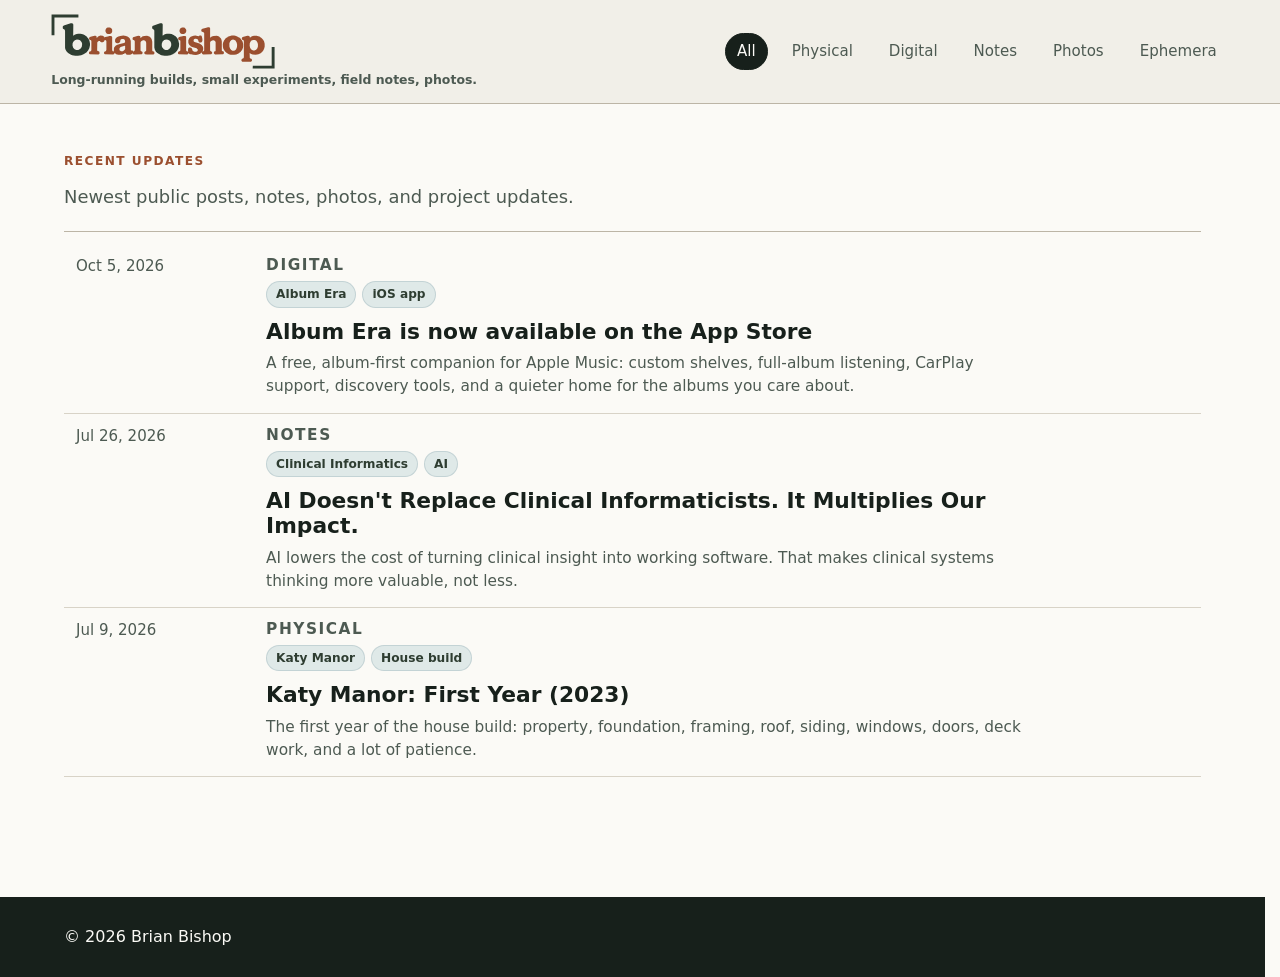
==== commit e5aaa5ad: "Add Brian Bishop wordmark and matching favicon" ====
--- a/index.html
+++ b/index.html
@@ -15,15 +15,14 @@
     >
     <meta property="og:type" content="website">
     <meta property="og:image" content="assets/home-hero.png">
-    <link rel="icon" href="assets/favicon.svg" type="image/svg+xml">
-    <link rel="stylesheet" href="styles.css">
+    <link rel="icon" href="assets/favicon.svg?v=2026-10-05-brand" type="image/svg+xml">
+    <link rel="stylesheet" href="styles.css?v=2026-10-05-brand">
   </head>
   <body>
     <header class="site-header" data-site-header>
       <a class="brand" href="#top" aria-label="Brian Bishop home">
-        <img class="brand-mark" src="assets/website_logo_placeholder.png" alt="" aria-hidden="true">
         <span class="brand-text">
-          <span>Brian Bishop</span>
+          <img class="brand-wordmark" src="assets/brianbishop-wordmark.svg" width="1626" height="397" alt="Brian Bishop">
           <span class="brand-subtitle">Long-running builds, small experiments, field notes, photos.</span>
         </span>
       </a>
@@ -111,6 +110,6 @@
       <p>© <span data-year></span> Brian Bishop</p>
     </footer>
 
-    <script src="script.js"></script>
+    <script src="script.js?v=2026-10-05-brand"></script>
   </body>
 </html>
--- a/styles.css
+++ b/styles.css
@@ -83,6 +83,12 @@
   gap: 2px;
 }
 
+.brand-wordmark {
+  display: block;
+  width: 224px;
+  height: auto;
+}
+
 .brand-subtitle {
   color: var(--ink-soft);
   font-size: 0.78rem;
@@ -1158,7 +1164,12 @@
   text-decoration-color: rgba(251, 250, 246, 0.45);
 }
 
-@media (max-width: 860px) {
+@media (max-width: 1040px) {
+  .index-section,
+  .entry {
+    padding-top: 190px;
+  }
+
   .site-header {
     align-items: flex-start;
     flex-direction: column;
@@ -1170,6 +1181,9 @@
     max-width: 300px;
   }
 
+}
+
+@media (max-width: 860px) {
   .hero {
     min-height: 88svh;
     padding-top: 144px;
@@ -1246,11 +1260,11 @@
   }
 
   .index-section {
-    padding-top: 142px;
+    padding-top: 190px;
   }
 
   .entry {
-    padding-top: 142px;
+    padding-top: 190px;
   }
 
   h1 {
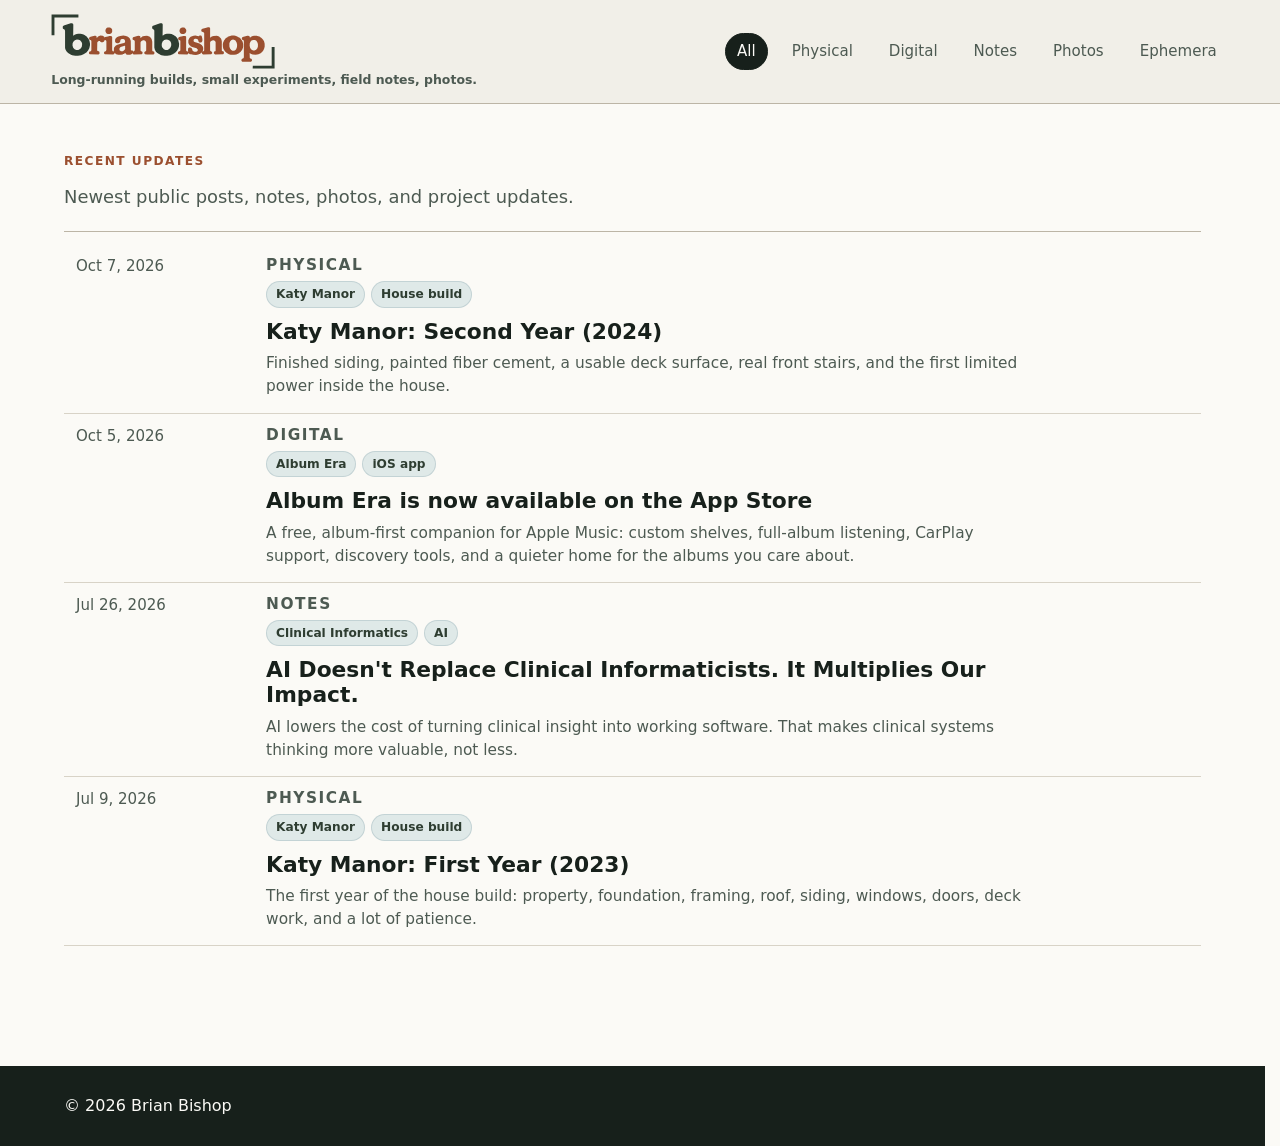
==== commit 9ec72bb2: "Add Katy Manor second year post" ====
--- a/index.html
+++ b/index.html
@@ -47,6 +47,24 @@
           </div>
 
           <div class="post-list" data-post-list>
+            <a class="post-row" data-category="physical" id="katy-manor-second-year" href="posts/2026-10-07-katy-manor-second-year/" aria-label="Open Katy Manor: Second Year (2024)">
+              <div class="post-date">
+                <time datetime="2026-10-07">Oct 7, 2026</time>
+              </div>
+              <div class="post-main">
+                <p class="post-type">Physical</p>
+                <div class="post-tags" aria-label="Labels">
+                  <span>Katy Manor</span>
+                  <span>House build</span>
+                </div>
+                <h2>Katy Manor: Second Year (2024)</h2>
+                <p>
+                  Finished siding, painted fiber cement, a usable deck surface, real front stairs,
+                  and the first limited power inside the house.
+                </p>
+              </div>
+            </a>
+
             <a class="post-row" data-category="digital" id="digital" href="album-era/?from=index" aria-label="Open Album Era">
               <div class="post-date">
                 <time datetime="2026-10-05">Oct 5, 2026</time>
